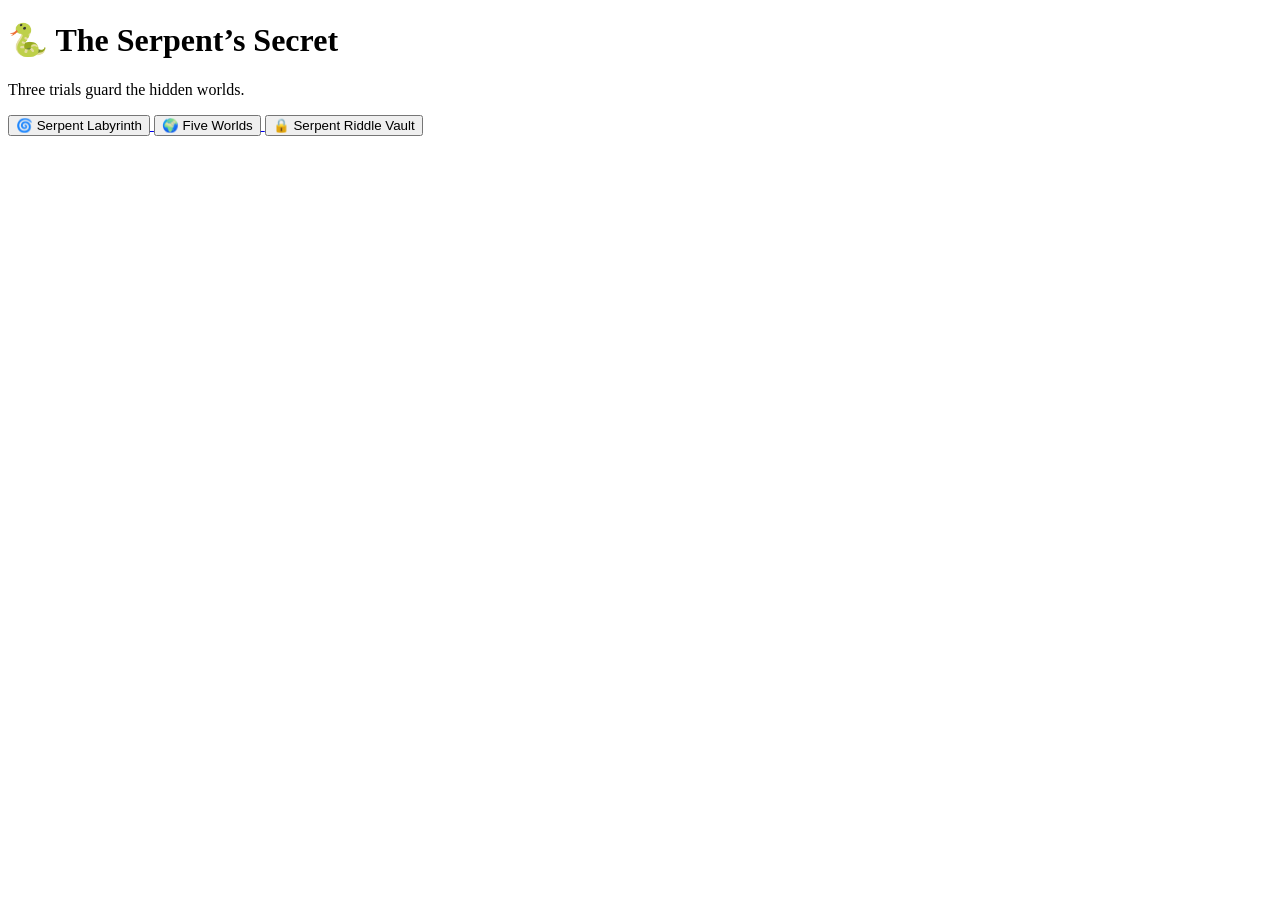
==== index.html @ 4b7f3c18 "Update index.html" ====
<!DOCTYPE html>
<html lang="en">
<head>
  <meta charset="UTF-8">
  <title>The Serpent’s Secret</title>
  <link rel="stylesheet" href="css/style.css">
</head>
<body>

  <div class="container">
    <h1>🐍 The Serpent’s Secret</h1>
    <p>Three trials guard the hidden worlds.</p>

    <!-- Original Game 1 -->
    <a href="maze.html">
      <button>🌀 Serpent Labyrinth</button>
    </a>

    <!-- Original Game 2 -->
    <a href="worlds.html">
      <button>🌍 Five Worlds</button>
    </a>

    <!-- NEW Game 3 (added, nothing else changed) -->
    <a href="vault.html">
      <button>🔒 Serpent Riddle Vault</button>
    </a>
  </div>

</body>
</html>
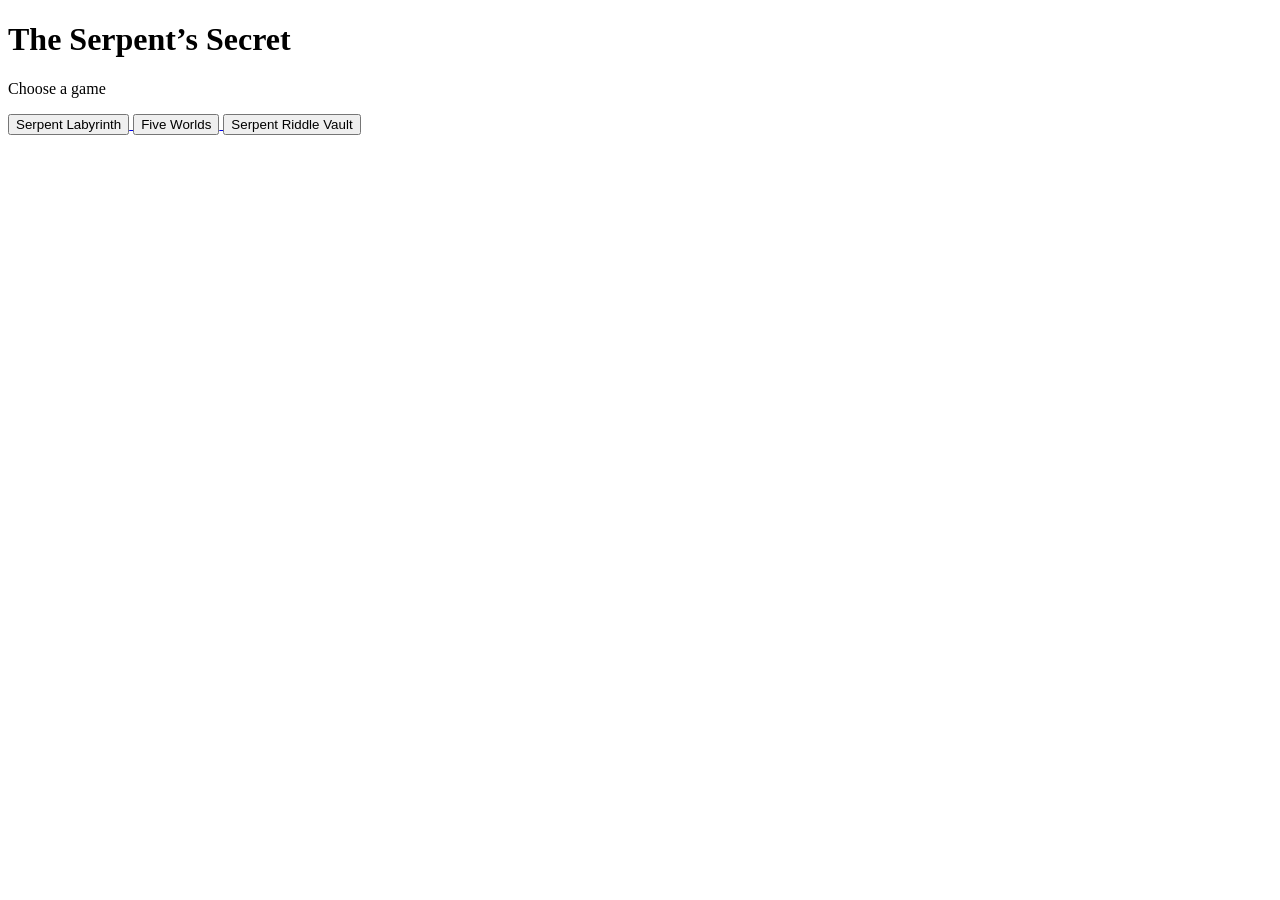
==== commit 285d7343: "Update index.html" ====
--- a/index.html
+++ b/index.html
@@ -8,22 +8,20 @@
 <body>
 
   <div class="container">
-    <h1>🐍 The Serpent’s Secret</h1>
-    <p>Three trials guard the hidden worlds.</p>
+    <h1>The Serpent’s Secret</h1>
+    <p>Choose a game</p>
 
-    <!-- Original Game 1 -->
     <a href="maze.html">
-      <button>🌀 Serpent Labyrinth</button>
+      <button>Serpent Labyrinth</button>
     </a>
 
-    <!-- Original Game 2 -->
     <a href="worlds.html">
-      <button>🌍 Five Worlds</button>
+      <button>Five Worlds</button>
     </a>
 
-    <!-- NEW Game 3 (added, nothing else changed) -->
+    <!-- ONLY NEW ADDITION -->
     <a href="vault.html">
-      <button>🔒 Serpent Riddle Vault</button>
+      <button>Serpent Riddle Vault</button>
     </a>
   </div>
 
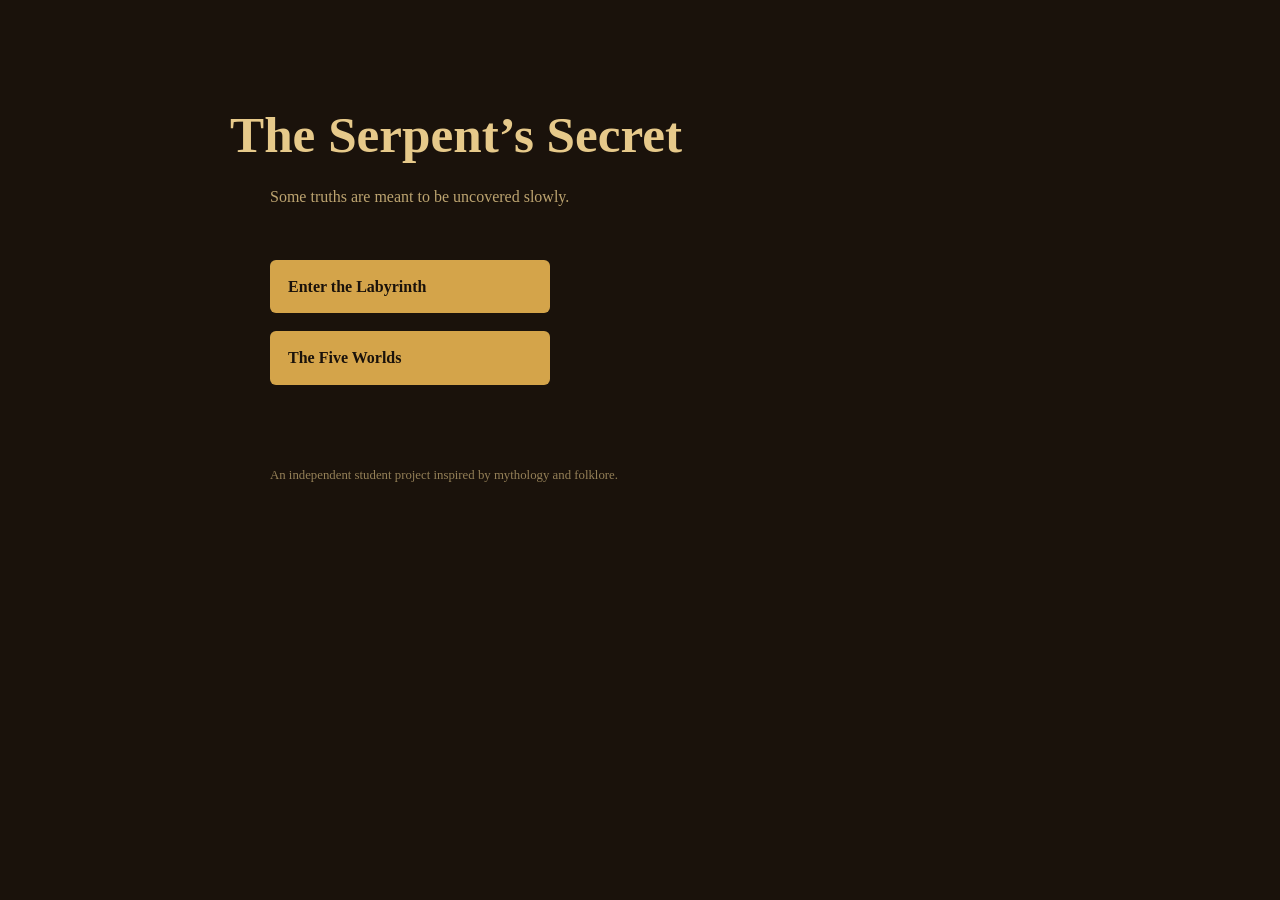
==== commit 131c7224: "Update index.html" ====
--- a/index.html
+++ b/index.html
@@ -2,28 +2,22 @@
 <html lang="en">
 <head>
   <meta charset="UTF-8">
-  <title>The Serpent’s Secret</title>
-  <link rel="stylesheet" href="css/style.css">
+  <title>The Serpent’s Secret — Twin Trials</title>
+  <link rel="stylesheet" href="style.css">
 </head>
-<body>
+<body class="menu">
 
-  <div class="container">
-    <h1>The Serpent’s Secret</h1>
-    <p>Choose a game</p>
+  <h1>The Serpent’s Secret</h1>
+  <p class="subtitle">Some truths are meant to be uncovered slowly.</p>
 
-    <a href="maze.html">
-      <button>Serpent Labyrinth</button>
-    </a>
+  <div class="menu-buttons">
+    <a href="labyrinth.html">Enter the Labyrinth</a>
+    <a href="worlds.html">The Five Worlds</a>
+  </div>
 
-    <a href="worlds.html">
-      <button>Five Worlds</button>
-    </a>
-
-    <!-- ONLY NEW ADDITION -->
-    <a href="vault.html">
-      <button>Serpent Riddle Vault</button>
-    </a>
-  </div>
+  <p class="footer-note">
+    An independent student project inspired by mythology and folklore.
+  </p>
 
 </body>
 </html>
--- a/style.css
+++ b/style.css
@@ -0,0 +1,118 @@
+* {
+  box-sizing: border-box;
+}
+
+body {
+  margin: 0;
+  font-family: "Libre Baskerville", Georgia, serif;
+  background-color: #1a120b;
+  color: #e6c98a;
+  line-height: 1.6;
+}
+
+/* ---- MENU ---- */
+
+.menu {
+  padding: 60px 40px;
+  max-width: 900px;
+  margin: auto;
+}
+
+h1 {
+  font-size: 3.2rem;
+  margin-bottom: 0;
+}
+
+.subtitle {
+  margin-top: 8px;
+  margin-bottom: 50px;
+  opacity: 0.8;
+}
+
+.menu-buttons {
+  display: flex;
+  flex-direction: column;
+  gap: 18px;
+  max-width: 320px;
+}
+
+.menu-buttons a {
+  background-color: #d4a44a;
+  color: #1a120b;
+  padding: 14px 18px;
+  border-radius: 6px;
+  text-decoration: none;
+  font-weight: 600;
+  transition: transform 0.15s ease;
+}
+
+.menu-buttons a:hover {
+  transform: translateX(4px);
+}
+
+.footer-note {
+  margin-top: 80px;
+  font-size: 0.8rem;
+  opacity: 0.6;
+}
+
+/* ---- GAME PAGES ---- */
+
+h2 {
+  margin: 40px;
+  font-size: 2rem;
+}
+
+p {
+  margin: 0 40px 20px;
+  max-width: 600px;
+}
+
+.game-container {
+  margin: 30px 40px;
+}
+
+/* ---- MAZE ---- */
+
+#maze {
+  display: grid;
+  gap: 2px;
+}
+
+#maze div {
+  width: 40px;
+  height: 40px;
+  background-color: #24180f;
+  display: flex;
+  align-items: center;
+  justify-content: center;
+  font-size: 1.1rem;
+}
+
+/* ---- BUTTONS ---- */
+
+button {
+  background-color: #c79a3d;
+  border: none;
+  padding: 10px 16px;
+  border-radius: 5px;
+  font-family: inherit;
+  cursor: pointer;
+  margin: 6px;
+}
+
+button:hover {
+  background-color: #ddb25b;
+}
+
+/* ---- LINKS ---- */
+
+a {
+  color: #c79a3d;
+  text-decoration: none;
+  margin-left: 40px;
+}
+
+a:hover {
+  text-decoration: underline;
+}
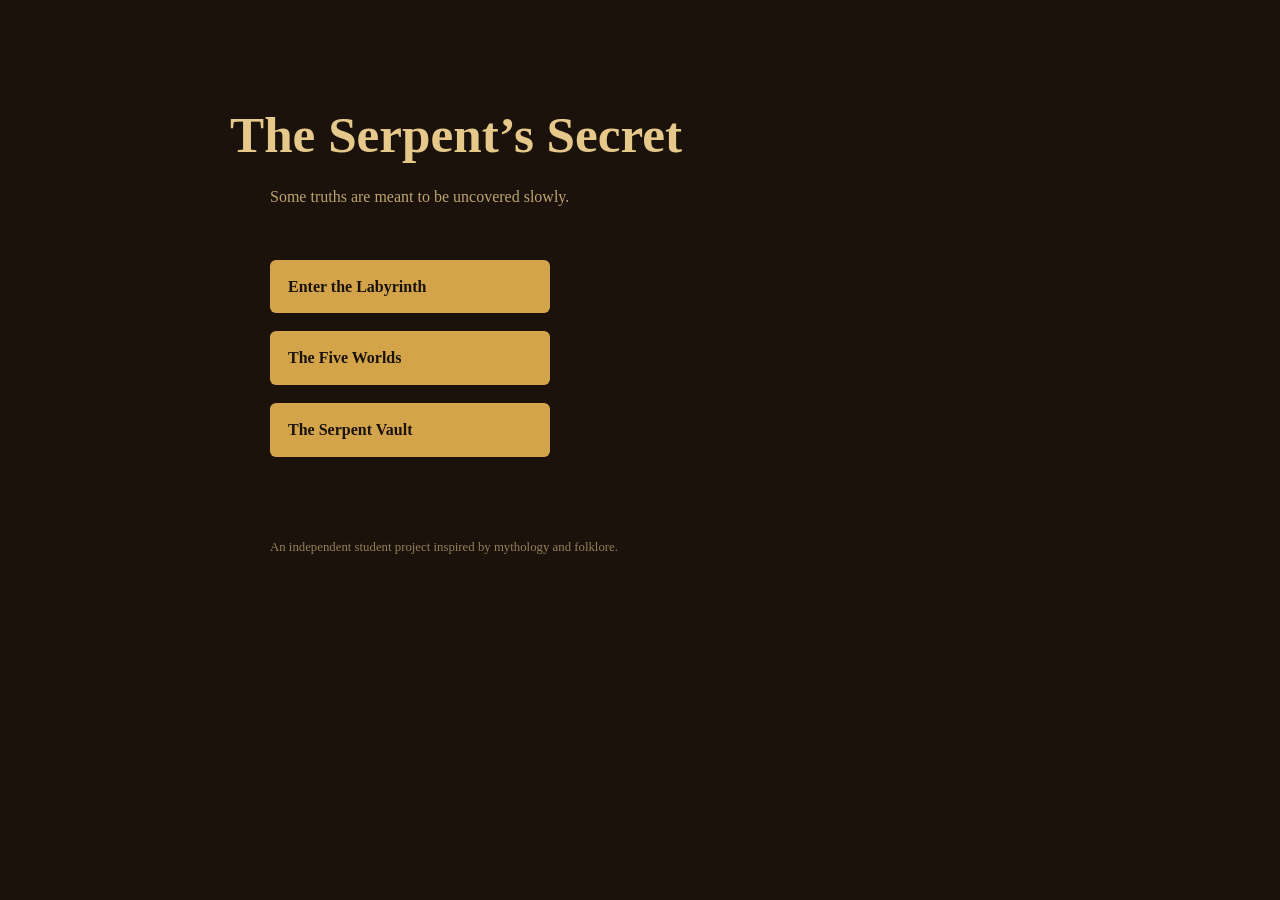
==== commit 9b09c385: "Update index.html" ====
--- a/index.html
+++ b/index.html
@@ -13,6 +13,9 @@
   <div class="menu-buttons">
     <a href="labyrinth.html">Enter the Labyrinth</a>
     <a href="worlds.html">The Five Worlds</a>
+
+    <!-- NEW GAME (added, same style) -->
+    <a href="vault.html">The Serpent Vault</a>
   </div>
 
   <p class="footer-note">
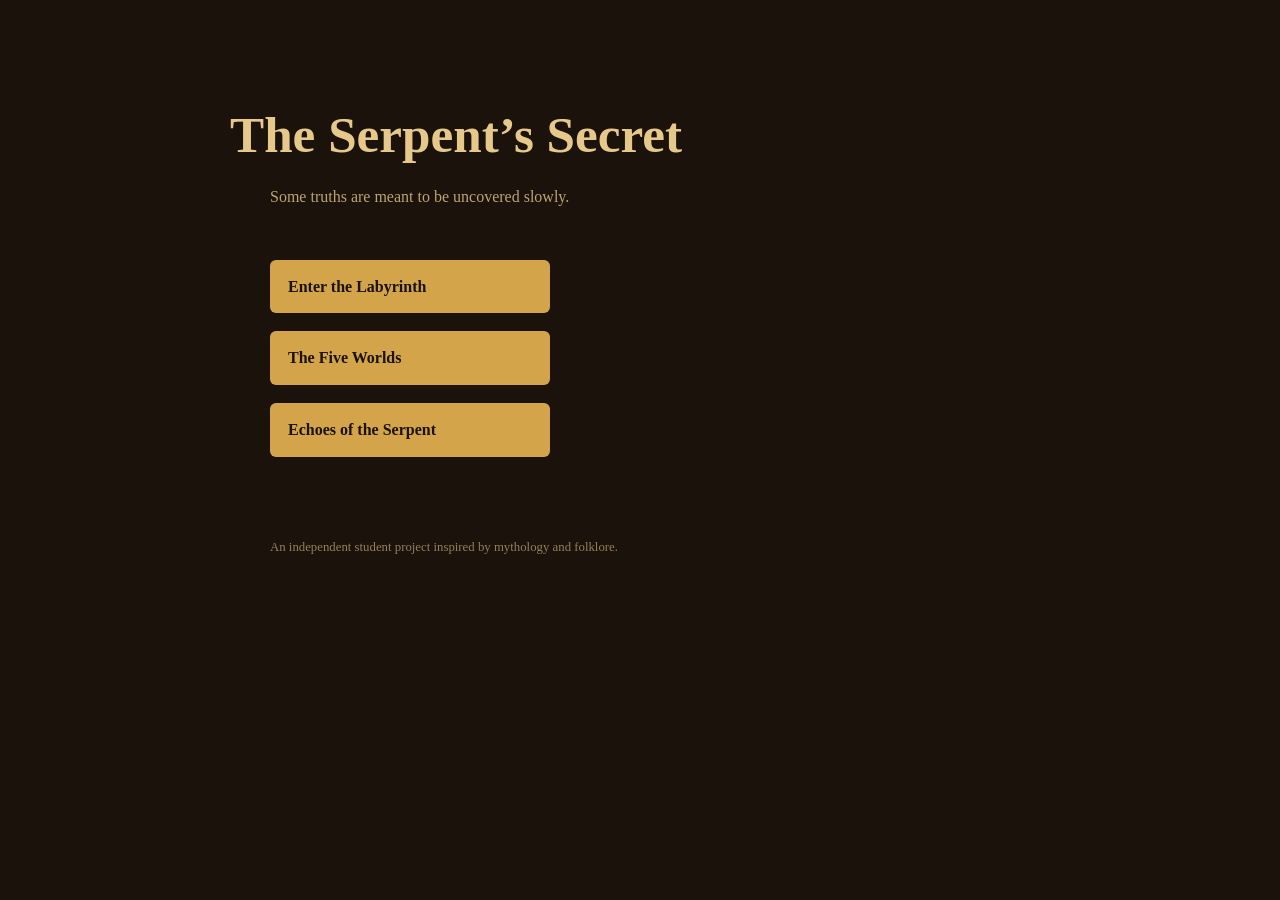
==== commit 604cce1c: "Update index.html" ====
--- a/index.html
+++ b/index.html
@@ -14,8 +14,8 @@
     <a href="labyrinth.html">Enter the Labyrinth</a>
     <a href="worlds.html">The Five Worlds</a>
 
-    <!-- NEW GAME (added, same style) -->
-    <a href="vault.html">The Serpent Vault</a>
+    <!-- NEW GAME (added) -->
+    <a href="echoes.html">Echoes of the Serpent</a>
   </div>
 
   <p class="footer-note">
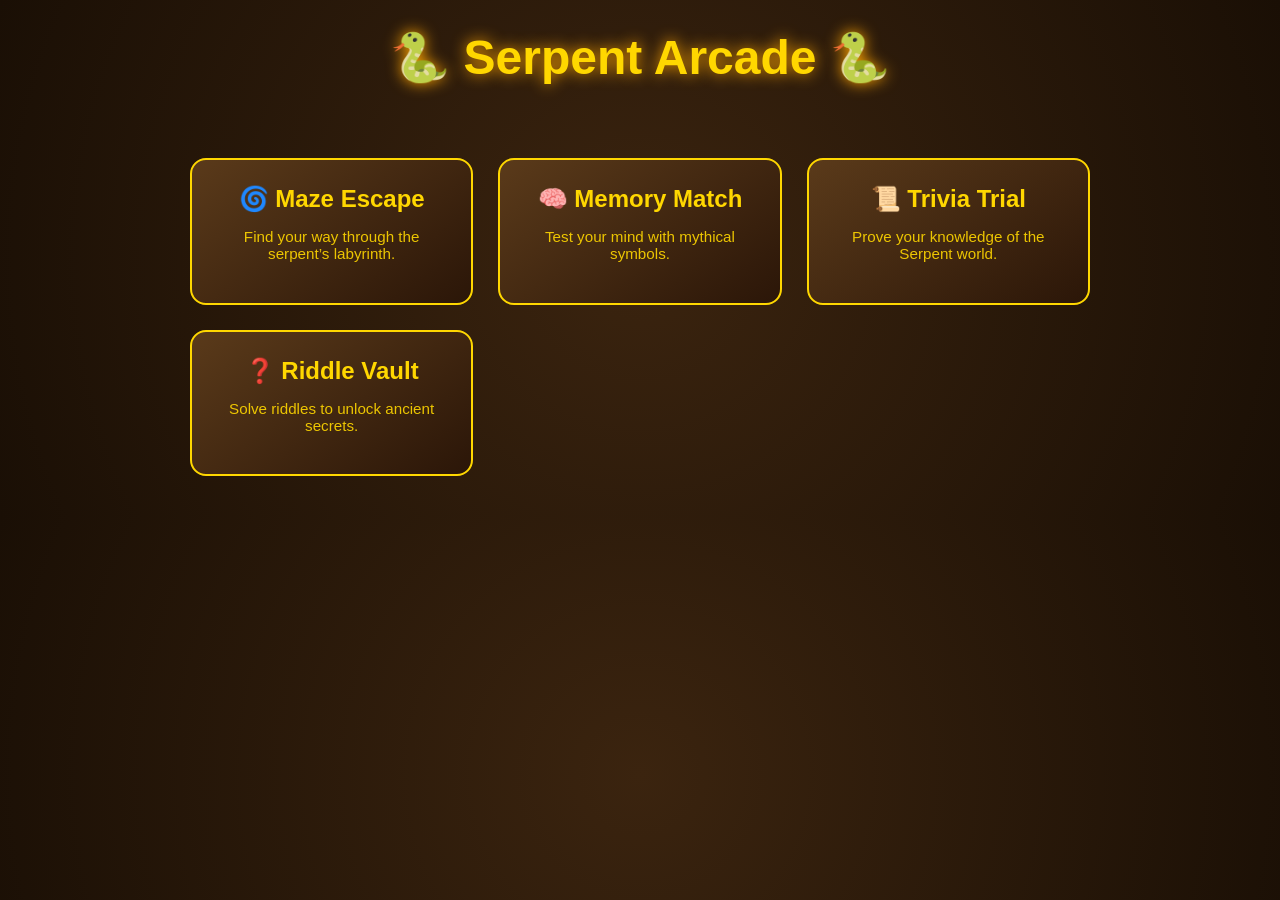
==== commit ab3547e9: "Update index.html" ====
--- a/index.html
+++ b/index.html
@@ -1,26 +1,85 @@
 <!DOCTYPE html>
 <html lang="en">
 <head>
-  <meta charset="UTF-8">
-  <title>The Serpent’s Secret — Twin Trials</title>
-  <link rel="stylesheet" href="style.css">
+  <meta charset="UTF-8" />
+  <title>Serpent Arcade</title>
+  <style>
+    body {
+      margin: 0;
+      font-family: Arial, sans-serif;
+      background: radial-gradient(circle, #3b240f, #1a0f05);
+      color: gold;
+      text-align: center;
+    }
+
+    h1 {
+      margin-top: 30px;
+      font-size: 3rem;
+      text-shadow: 0 0 15px orange;
+    }
+
+    .games {
+      display: grid;
+      grid-template-columns: repeat(auto-fit, minmax(220px, 1fr));
+      gap: 25px;
+      padding: 40px;
+      max-width: 900px;
+      margin: auto;
+    }
+
+    .game {
+      background: linear-gradient(145deg, #5a3a1a, #2b1608);
+      border: 2px solid gold;
+      border-radius: 16px;
+      padding: 25px;
+      cursor: pointer;
+      transition: transform 0.2s, box-shadow 0.2s;
+    }
+
+    .game:hover {
+      transform: scale(1.05);
+      box-shadow: 0 0 25px orange;
+    }
+
+    .game h2 {
+      margin: 0;
+      font-size: 1.5rem;
+    }
+
+    .game p {
+      font-size: 0.95rem;
+      opacity: 0.9;
+    }
+  </style>
 </head>
-<body class="menu">
+<body>
 
-  <h1>The Serpent’s Secret</h1>
-  <p class="subtitle">Some truths are meant to be uncovered slowly.</p>
+  <h1>🐍 Serpent Arcade 🐍</h1>
 
-  <div class="menu-buttons">
-    <a href="labyrinth.html">Enter the Labyrinth</a>
-    <a href="worlds.html">The Five Worlds</a>
+  <div class="games">
 
-    <!-- NEW GAME (added) -->
-    <a href="echoes.html">Echoes of the Serpent</a>
+    <div class="game" onclick="location.href='maze/index.html'">
+      <h2>🌀 Maze Escape</h2>
+      <p>Find your way through the serpent’s labyrinth.</p>
+    </div>
+
+    <div class="game" onclick="location.href='memory/index.html'">
+      <h2>🧠 Memory Match</h2>
+      <p>Test your mind with mythical symbols.</p>
+    </div>
+
+    <div class="game" onclick="location.href='trivia/index.html'">
+      <h2>📜 Trivia Trial</h2>
+      <p>Prove your knowledge of the Serpent world.</p>
+    </div>
+
+    <!-- 🔥 THIS IS THE ONE YOU WERE MISSING -->
+    <div class="game" onclick="location.href='riddle/index.html'">
+      <h2>❓ Riddle Vault</h2>
+      <p>Solve riddles to unlock ancient secrets.</p>
+    </div>
+
   </div>
-
-  <p class="footer-note">
-    An independent student project inspired by mythology and folklore.
-  </p>
 
 </body>
 </html>
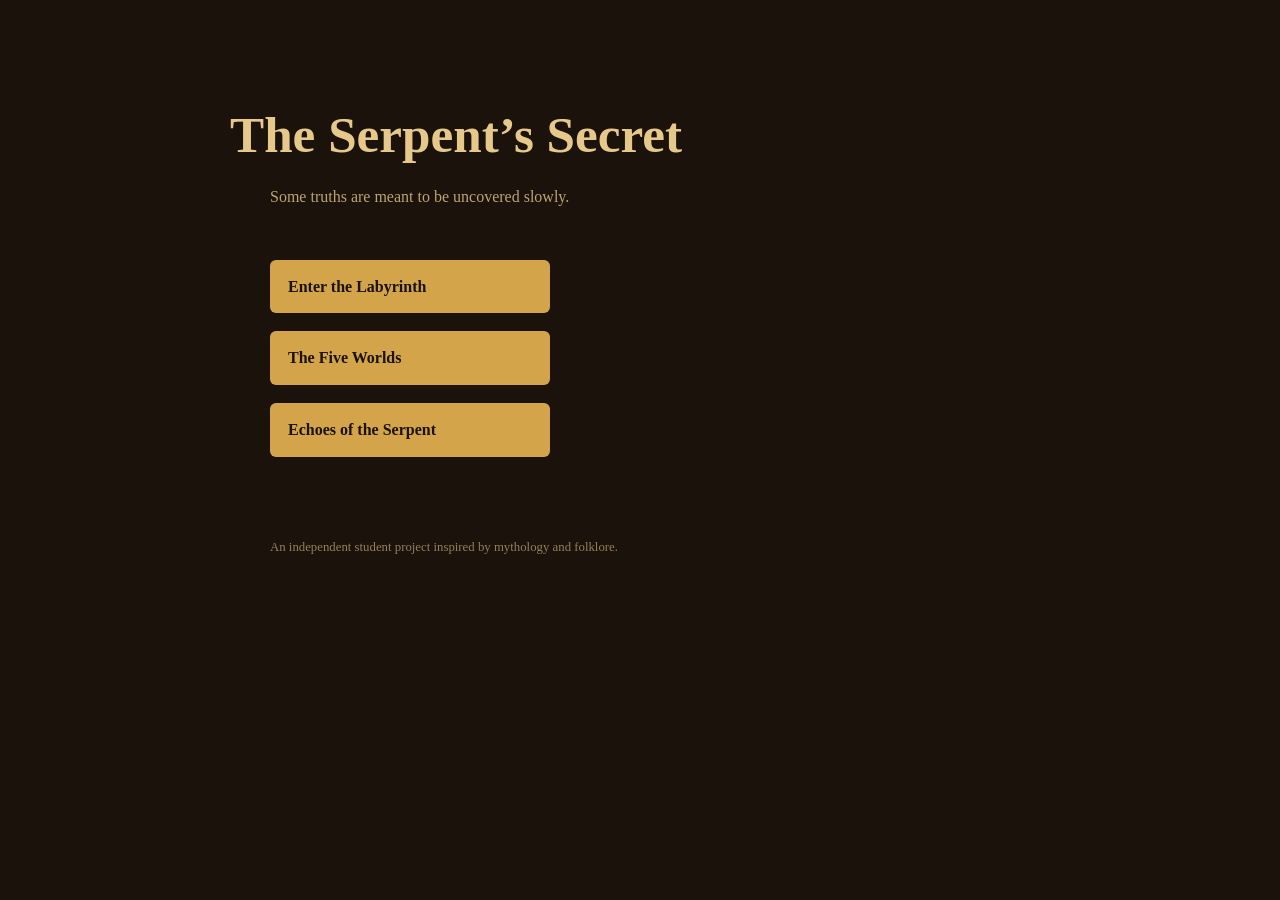
==== commit 707a5598: "Update index.html" ====
--- a/index.html
+++ b/index.html
@@ -1,85 +1,26 @@
 <!DOCTYPE html>
 <html lang="en">
 <head>
-  <meta charset="UTF-8" />
-  <title>Serpent Arcade</title>
-  <style>
-    body {
-      margin: 0;
-      font-family: Arial, sans-serif;
-      background: radial-gradient(circle, #3b240f, #1a0f05);
-      color: gold;
-      text-align: center;
-    }
+  <meta charset="UTF-8">
+  <title>The Serpent’s Secret — Twin Trials</title>
+  <link rel="stylesheet" href="style.css">
+</head>
+<body class="menu">
 
-    h1 {
-      margin-top: 30px;
-      font-size: 3rem;
-      text-shadow: 0 0 15px orange;
-    }
+  <h1>The Serpent’s Secret</h1>
+  <p class="subtitle">Some truths are meant to be uncovered slowly.</p>
 
-    .games {
-      display: grid;
-      grid-template-columns: repeat(auto-fit, minmax(220px, 1fr));
-      gap: 25px;
-      padding: 40px;
-      max-width: 900px;
-      margin: auto;
-    }
+  <div class="menu-buttons">
+    <a href="labyrinth.html">Enter the Labyrinth</a>
+    <a href="worlds.html">The Five Worlds</a>
 
-    .game {
-      background: linear-gradient(145deg, #5a3a1a, #2b1608);
-      border: 2px solid gold;
-      border-radius: 16px;
-      padding: 25px;
-      cursor: pointer;
-      transition: transform 0.2s, box-shadow 0.2s;
-    }
+    <!-- NEW GAME (added) -->
+    <a href="echoes.html">Echoes of the Serpent</a>
+  </div>
 
-    .game:hover {
-      transform: scale(1.05);
-      box-shadow: 0 0 25px orange;
-    }
-
-    .game h2 {
-      margin: 0;
-      font-size: 1.5rem;
-    }
-
-    .game p {
-      font-size: 0.95rem;
-      opacity: 0.9;
-    }
-  </style>
-</head>
-<body>
-
-  <h1>🐍 Serpent Arcade 🐍</h1>
-
-  <div class="games">
-
-    <div class="game" onclick="location.href='maze/index.html'">
-      <h2>🌀 Maze Escape</h2>
-      <p>Find your way through the serpent’s labyrinth.</p>
-    </div>
-
-    <div class="game" onclick="location.href='memory/index.html'">
-      <h2>🧠 Memory Match</h2>
-      <p>Test your mind with mythical symbols.</p>
-    </div>
-
-    <div class="game" onclick="location.href='trivia/index.html'">
-      <h2>📜 Trivia Trial</h2>
-      <p>Prove your knowledge of the Serpent world.</p>
-    </div>
-
-    <!-- 🔥 THIS IS THE ONE YOU WERE MISSING -->
-    <div class="game" onclick="location.href='riddle/index.html'">
-      <h2>❓ Riddle Vault</h2>
-      <p>Solve riddles to unlock ancient secrets.</p>
-    </div>
-
-  </div>
+  <p class="footer-note">
+    An independent student project inspired by mythology and folklore.
+  </p>
 
 </body>
 </html>
--- a/style.css
+++ b/style.css
@@ -0,0 +1,118 @@
+* {
+  box-sizing: border-box;
+}
+
+body {
+  margin: 0;
+  font-family: "Libre Baskerville", Georgia, serif;
+  background-color: #1a120b;
+  color: #e6c98a;
+  line-height: 1.6;
+}
+
+/* ---- MENU ---- */
+
+.menu {
+  padding: 60px 40px;
+  max-width: 900px;
+  margin: auto;
+}
+
+h1 {
+  font-size: 3.2rem;
+  margin-bottom: 0;
+}
+
+.subtitle {
+  margin-top: 8px;
+  margin-bottom: 50px;
+  opacity: 0.8;
+}
+
+.menu-buttons {
+  display: flex;
+  flex-direction: column;
+  gap: 18px;
+  max-width: 320px;
+}
+
+.menu-buttons a {
+  background-color: #d4a44a;
+  color: #1a120b;
+  padding: 14px 18px;
+  border-radius: 6px;
+  text-decoration: none;
+  font-weight: 600;
+  transition: transform 0.15s ease;
+}
+
+.menu-buttons a:hover {
+  transform: translateX(4px);
+}
+
+.footer-note {
+  margin-top: 80px;
+  font-size: 0.8rem;
+  opacity: 0.6;
+}
+
+/* ---- GAME PAGES ---- */
+
+h2 {
+  margin: 40px;
+  font-size: 2rem;
+}
+
+p {
+  margin: 0 40px 20px;
+  max-width: 600px;
+}
+
+.game-container {
+  margin: 30px 40px;
+}
+
+/* ---- MAZE ---- */
+
+#maze {
+  display: grid;
+  gap: 2px;
+}
+
+#maze div {
+  width: 40px;
+  height: 40px;
+  background-color: #24180f;
+  display: flex;
+  align-items: center;
+  justify-content: center;
+  font-size: 1.1rem;
+}
+
+/* ---- BUTTONS ---- */
+
+button {
+  background-color: #c79a3d;
+  border: none;
+  padding: 10px 16px;
+  border-radius: 5px;
+  font-family: inherit;
+  cursor: pointer;
+  margin: 6px;
+}
+
+button:hover {
+  background-color: #ddb25b;
+}
+
+/* ---- LINKS ---- */
+
+a {
+  color: #c79a3d;
+  text-decoration: none;
+  margin-left: 40px;
+}
+
+a:hover {
+  text-decoration: underline;
+}
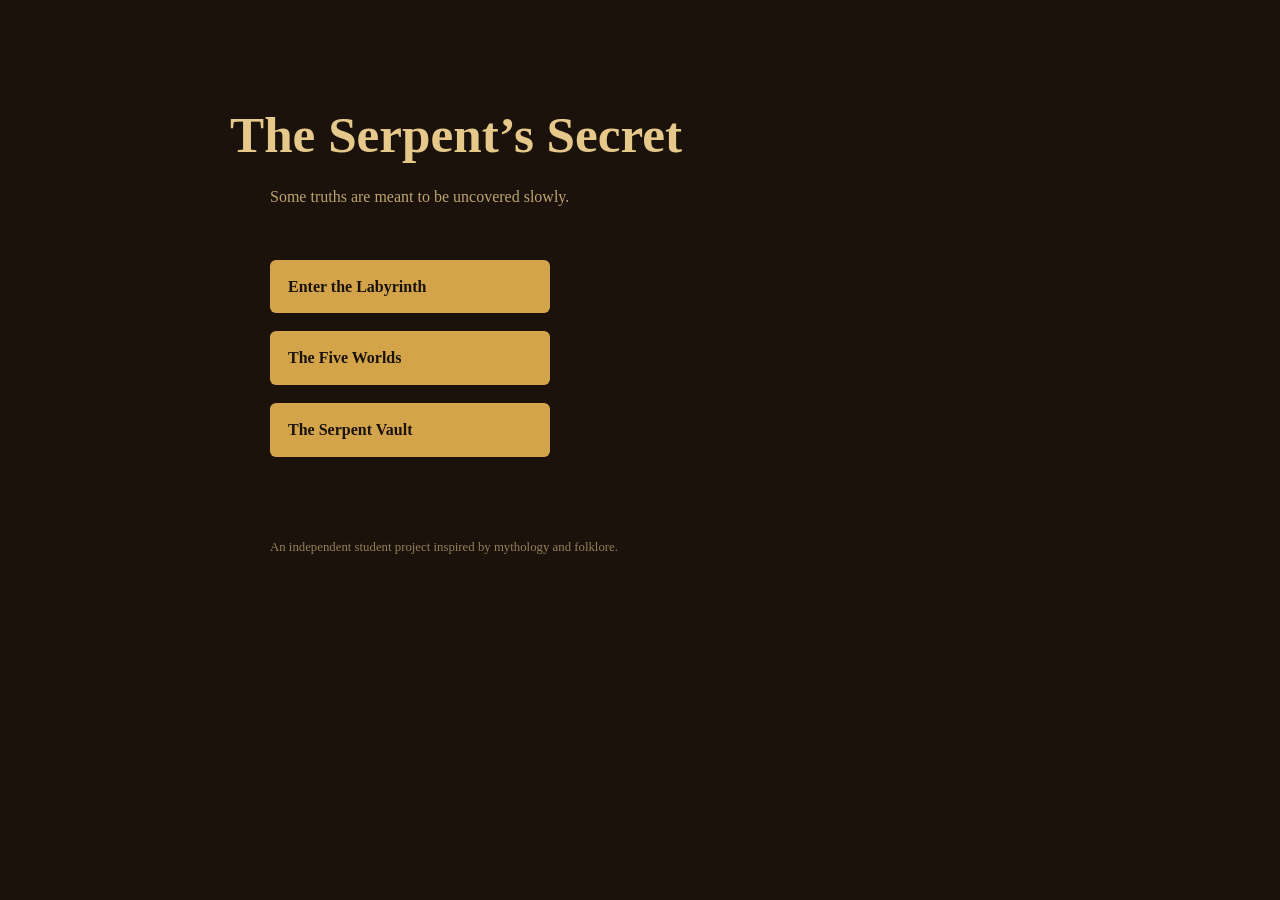
==== commit 8d3d7b48: "Update index.html" ====
--- a/index.html
+++ b/index.html
@@ -14,8 +14,8 @@
     <a href="labyrinth.html">Enter the Labyrinth</a>
     <a href="worlds.html">The Five Worlds</a>
 
-    <!-- NEW GAME (added) -->
-    <a href="echoes.html">Echoes of the Serpent</a>
+    <!-- NEW GAME (added, same style) -->
+    <a href="vault.html">The Serpent Vault</a>
   </div>
 
   <p class="footer-note">
